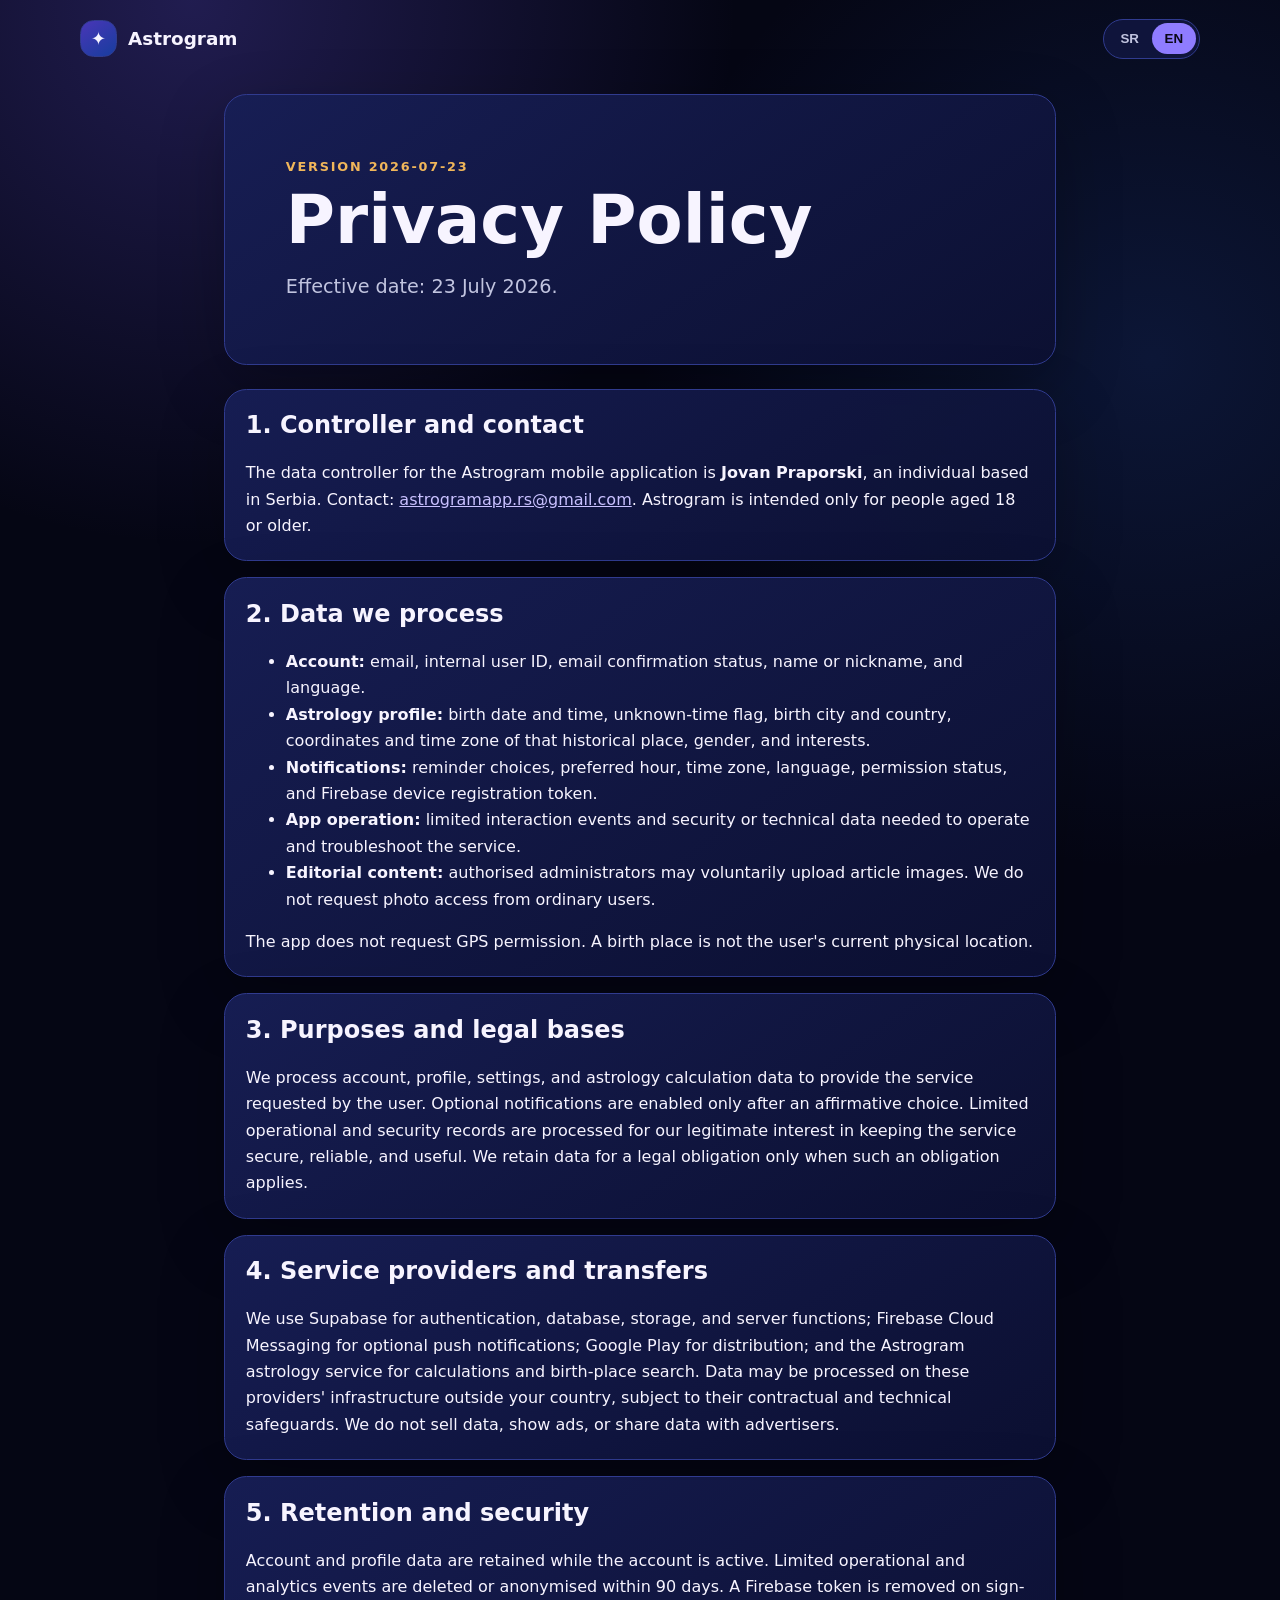
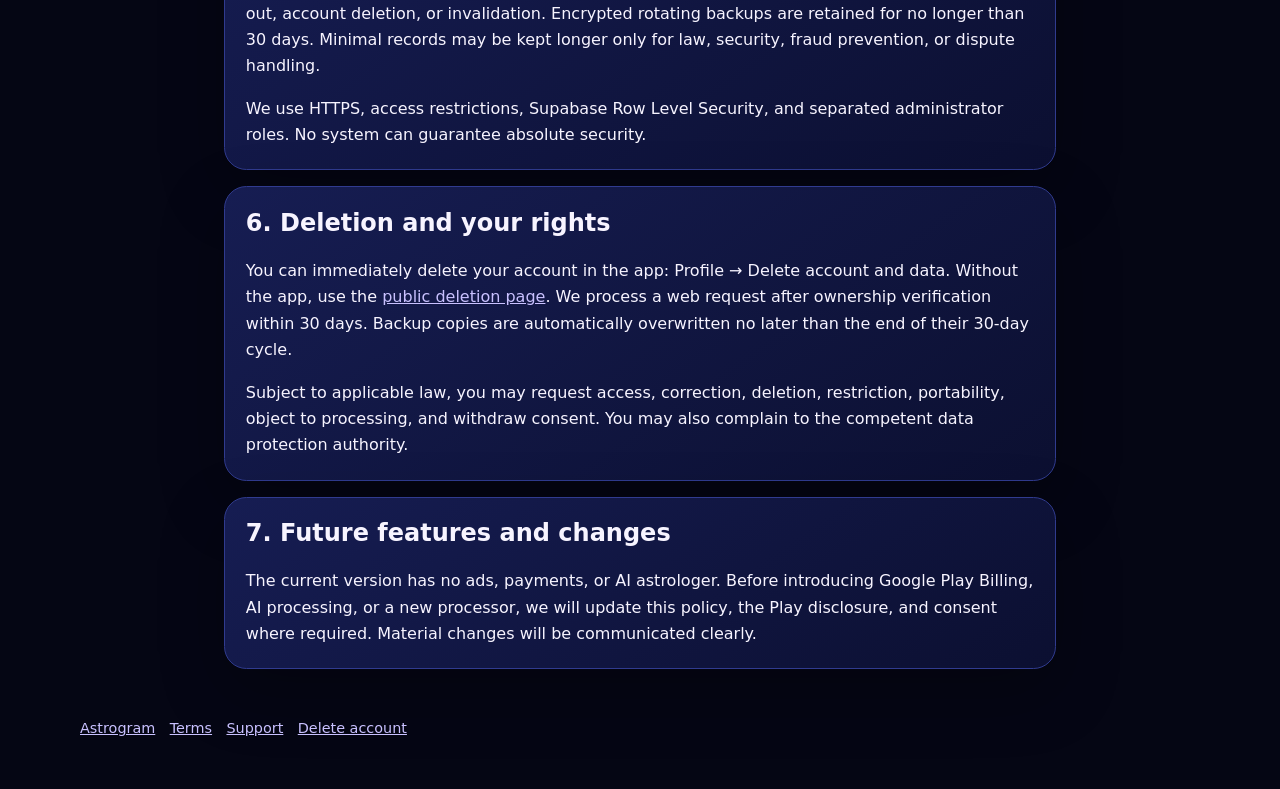
==== privacy.html @ cd2a9505 "Publish Astrogram legal and support portal" ====
<!doctype html>
<html lang="sr" data-language="sr">
  <head>
    <meta charset="utf-8">
    <meta name="viewport" content="width=device-width, initial-scale=1">
    <meta name="description" content="Astrogram Privacy Policy">
    <title>Astrogram — Politika privatnosti / Privacy Policy</title>
    <link rel="stylesheet" href="assets/styles.css">
    <script src="assets/site-config.js" defer></script><script src="assets/app.js" defer></script>
  </head>
  <body>
    <a class="skip-link" href="#content">Pređi na sadržaj</a>
    <header class="site-header"><a class="brand" href="index.html"><span class="brand-mark" aria-hidden="true">✦</span> Astrogram</a><div class="language-switch" aria-label="Language"><button type="button" data-language="sr" aria-pressed="true">SR</button><button type="button" data-language="en" aria-pressed="false">EN</button></div></header>
    <main id="content" class="document">
      <section class="hero">
        <div lang="sr"><p class="eyebrow">Verzija 2026-07-23</p><h1>Politika privatnosti</h1><p class="lead">Datum važenja: 23. jul 2026.</p></div>
        <div lang="en"><p class="eyebrow">Version 2026-07-23</p><h1>Privacy Policy</h1><p class="lead">Effective date: 23 July 2026.</p></div>
      </section>
      <div lang="sr">
        <section class="card"><h2>1. Kontrolor i kontakt</h2><p>Kontrolor podataka za mobilnu aplikaciju Astrogram je <strong data-controller></strong>, fizičko lice iz Srbije. Kontakt: <a data-support-link href="#"><span data-support-email></span></a>. Astrogram je namenjen isključivo osobama od 18 ili više godina.</p></section>
        <section class="card"><h2>2. Podaci koje obrađujemo</h2><ul><li><strong>Nalog:</strong> email, interni korisnički ID, status potvrde emaila, ime ili nadimak i jezik.</li><li><strong>Astro profil:</strong> datum i vreme rođenja, podatak da vreme nije poznato, grad i država rođenja, koordinate i vremenska zona tog istorijskog mesta, rod/pol i interesovanja.</li><li><strong>Notifikacije:</strong> izbor podsetnika, željeni sat, vremenska zona, jezik, status dozvole i Firebase registracioni token uređaja.</li><li><strong>Rad aplikacije:</strong> ograničeni događaji korišćenja, bezbednosni i tehnički podaci potrebni da servis radi i da otklonimo greške.</li><li><strong>Urednički sadržaj:</strong> ovlašćeni administratori mogu dobrovoljno poslati slike za članke. Običnim korisnicima ne tražimo pristup fotografijama.</li></ul><p>Aplikacija ne koristi GPS dozvolu. Mesto rođenja nije trenutna fizička lokacija korisnika.</p></section>
        <section class="card"><h2>3. Svrhe i pravni osnovi</h2><p>Nalog, profil, čuvanje podešavanja i astro izračuni obrađuju se radi pružanja usluge koju korisnik traži. Opcione notifikacije aktiviraju se tek nakon izričitog izbora. Ograničeni operativni i bezbednosni zapisi obrađuju se zbog legitimnog interesa da servis bude bezbedan, pouzdan i kvalitetan. Podatke čuvamo radi zakonske obaveze samo kada je takva obaveza primenljiva.</p></section>
        <section class="card"><h2>4. Pružaoci usluga i prenosi</h2><p>Koristimo Supabase za autentifikaciju, bazu, skladište i serverske funkcije; Firebase Cloud Messaging za opciona push obaveštenja; Google Play za distribuciju; i Astrogram astro servis za astro izračune i pretragu mesta. Podaci mogu biti obrađeni na infrastrukturi ovih pružalaca izvan tvoje države, uz njihove ugovorne i tehničke zaštitne mere. Ne prodajemo podatke, ne prikazujemo oglase i ne delimo podatke sa oglašivačima.</p></section>
        <section class="card"><h2>5. Čuvanje i bezbednost</h2><p>Nalog i profil čuvamo dok je nalog aktivan. Ograničene operativne i analitičke događaje brišemo ili anonimizujemo u roku do 90 dana. Firebase token brišemo pri odjavi, brisanju naloga ili kada postane nevažeći. Šifrovane rotirajuće rezervne kopije čuvaju se najduže 30 dana. Minimalni zapisi mogu se zadržati duže samo kada su potrebni zbog zakona, bezbednosti, prevare ili spora.</p><p>Koristimo HTTPS, ograničene pristupe, Supabase Row Level Security i odvojene administratorske uloge. Nijedan sistem ne može garantovati apsolutnu bezbednost.</p></section>
        <section class="card"><h2>6. Brisanje i prava</h2><p>Nalog možeš odmah obrisati u aplikaciji: Profil → Obriši nalog i podatke. Bez aplikacije koristi <a href="delete-account.html">javnu stranicu za brisanje</a>. Web zahtev obrađujemo nakon provere vlasništva u roku do 30 dana. Rezervne kopije se automatski prepisuju najkasnije po isteku 30-dnevnog ciklusa.</p><p>U skladu sa primenljivim pravom možeš tražiti pristup, ispravku, brisanje, ograničenje, prenosivost, prigovor i povlačenje saglasnosti. Možeš se obratiti i nadležnom organu za zaštitu podataka.</p></section>
        <section class="card"><h2>7. Buduće funkcije i izmene</h2><p>Trenutna verzija nema oglase, naplatu niti AI astrologa. Pre uvođenja Google Play Billing-a, AI obrade ili novog procesora ažuriraćemo ovu politiku, Play deklaraciju i saglasnost kada je potrebna. Materijalne izmene biće jasno saopštene.</p></section>
      </div>
      <div lang="en">
        <section class="card"><h2>1. Controller and contact</h2><p>The data controller for the Astrogram mobile application is <strong data-controller></strong>, an individual based in Serbia. Contact: <a data-support-link href="#"><span data-support-email></span></a>. Astrogram is intended only for people aged 18 or older.</p></section>
        <section class="card"><h2>2. Data we process</h2><ul><li><strong>Account:</strong> email, internal user ID, email confirmation status, name or nickname, and language.</li><li><strong>Astrology profile:</strong> birth date and time, unknown-time flag, birth city and country, coordinates and time zone of that historical place, gender, and interests.</li><li><strong>Notifications:</strong> reminder choices, preferred hour, time zone, language, permission status, and Firebase device registration token.</li><li><strong>App operation:</strong> limited interaction events and security or technical data needed to operate and troubleshoot the service.</li><li><strong>Editorial content:</strong> authorised administrators may voluntarily upload article images. We do not request photo access from ordinary users.</li></ul><p>The app does not request GPS permission. A birth place is not the user's current physical location.</p></section>
        <section class="card"><h2>3. Purposes and legal bases</h2><p>We process account, profile, settings, and astrology calculation data to provide the service requested by the user. Optional notifications are enabled only after an affirmative choice. Limited operational and security records are processed for our legitimate interest in keeping the service secure, reliable, and useful. We retain data for a legal obligation only when such an obligation applies.</p></section>
        <section class="card"><h2>4. Service providers and transfers</h2><p>We use Supabase for authentication, database, storage, and server functions; Firebase Cloud Messaging for optional push notifications; Google Play for distribution; and the Astrogram astrology service for calculations and birth-place search. Data may be processed on these providers' infrastructure outside your country, subject to their contractual and technical safeguards. We do not sell data, show ads, or share data with advertisers.</p></section>
        <section class="card"><h2>5. Retention and security</h2><p>Account and profile data are retained while the account is active. Limited operational and analytics events are deleted or anonymised within 90 days. A Firebase token is removed on sign-out, account deletion, or invalidation. Encrypted rotating backups are retained for no longer than 30 days. Minimal records may be kept longer only for law, security, fraud prevention, or dispute handling.</p><p>We use HTTPS, access restrictions, Supabase Row Level Security, and separated administrator roles. No system can guarantee absolute security.</p></section>
        <section class="card"><h2>6. Deletion and your rights</h2><p>You can immediately delete your account in the app: Profile → Delete account and data. Without the app, use the <a href="delete-account.html">public deletion page</a>. We process a web request after ownership verification within 30 days. Backup copies are automatically overwritten no later than the end of their 30-day cycle.</p><p>Subject to applicable law, you may request access, correction, deletion, restriction, portability, object to processing, and withdraw consent. You may also complain to the competent data protection authority.</p></section>
        <section class="card"><h2>7. Future features and changes</h2><p>The current version has no ads, payments, or AI astrologer. Before introducing Google Play Billing, AI processing, or a new processor, we will update this policy, the Play disclosure, and consent where required. Material changes will be communicated clearly.</p></section>
      </div>
    </main>
    <footer class="site-footer"><nav><a href="index.html">Astrogram</a><a href="terms.html">Terms</a><a href="support.html">Support</a><a href="delete-account.html">Delete account</a></nav></footer>
  </body>
</html>
---- assets/styles.css ----
:root {
  color-scheme: dark;
  --background: #050614;
  --surface: #11163f;
  --surface-soft: #171e55;
  --text: #f7f4ff;
  --muted: #c1c4df;
  --accent: #8f7cff;
  --accent-warm: #f0b65a;
  --border: #303b8f;
  --focus: #fff2a8;
  font-family: Inter, ui-sans-serif, system-ui, -apple-system, BlinkMacSystemFont, "Segoe UI", sans-serif;
}

* {
  box-sizing: border-box;
}

body {
  margin: 0;
  min-height: 100vh;
  background:
    radial-gradient(circle at 15% 0%, rgba(82, 68, 186, 0.36), transparent 34rem),
    radial-gradient(circle at 90% 15%, rgba(37, 80, 177, 0.22), transparent 32rem),
    var(--background);
  color: var(--text);
  line-height: 1.65;
}

a {
  color: #c9c1ff;
}

a:hover {
  color: #fff;
}

a:focus-visible,
button:focus-visible,
input:focus-visible,
textarea:focus-visible {
  outline: 3px solid var(--focus);
  outline-offset: 3px;
}

.skip-link {
  position: absolute;
  left: 1rem;
  top: -5rem;
  z-index: 20;
  padding: 0.7rem 1rem;
  background: #fff;
  color: #111;
  border-radius: 0.6rem;
}

.skip-link:focus {
  top: 1rem;
}

.site-header,
main,
.site-footer {
  width: min(70rem, calc(100% - 2rem));
  margin-inline: auto;
}

.site-header {
  display: flex;
  align-items: center;
  justify-content: space-between;
  gap: 1rem;
  padding: 1.2rem 0;
}

.brand {
  display: inline-flex;
  align-items: center;
  gap: 0.7rem;
  color: var(--text);
  font-size: 1.15rem;
  font-weight: 900;
  text-decoration: none;
}

.brand-mark {
  display: grid;
  place-items: center;
  width: 2.3rem;
  height: 2.3rem;
  border: 1px solid var(--border);
  border-radius: 0.85rem;
  background: linear-gradient(145deg, #4936b7, #173d9e);
}

.language-switch {
  display: flex;
  padding: 0.2rem;
  border: 1px solid var(--border);
  border-radius: 999px;
  background: rgba(17, 22, 63, 0.88);
}

.language-switch button {
  border: 0;
  border-radius: 999px;
  padding: 0.5rem 0.8rem;
  background: transparent;
  color: var(--muted);
  cursor: pointer;
  font-weight: 800;
}

.language-switch button[aria-pressed="true"] {
  background: var(--accent);
  color: #090716;
}

.hero,
.card {
  border: 1px solid var(--border);
  border-radius: 1.4rem;
  background: linear-gradient(145deg, rgba(23, 30, 85, 0.96), rgba(12, 16, 50, 0.96));
  box-shadow: 0 1.4rem 4rem rgba(0, 0, 0, 0.25);
}

.hero {
  padding: clamp(1.5rem, 5vw, 3.8rem);
  margin: 1rem 0 1.5rem;
}

.eyebrow {
  margin: 0 0 0.5rem;
  color: var(--accent-warm);
  font-size: 0.8rem;
  font-weight: 900;
  letter-spacing: 0.14em;
  text-transform: uppercase;
}

h1 {
  margin: 0;
  max-width: 18ch;
  font-size: clamp(2rem, 7vw, 4.2rem);
  line-height: 1.05;
}

.lead {
  max-width: 48rem;
  margin: 1rem 0 0;
  color: var(--muted);
  font-size: clamp(1rem, 2vw, 1.2rem);
}

.grid {
  display: grid;
  grid-template-columns: repeat(auto-fit, minmax(min(100%, 17rem), 1fr));
  gap: 1rem;
}

.card {
  padding: 1.3rem;
}

.card h2,
.card h3 {
  margin-top: 0;
  line-height: 1.25;
}

.card p:last-child,
.card ul:last-child {
  margin-bottom: 0;
}

.document {
  max-width: 52rem;
  margin-inline: auto;
}

.document .card {
  margin-bottom: 1rem;
}

.meta {
  color: var(--muted);
  font-size: 0.92rem;
}

.button {
  display: inline-flex;
  align-items: center;
  justify-content: center;
  min-height: 3rem;
  padding: 0.7rem 1rem;
  border: 1px solid var(--accent);
  border-radius: 0.85rem;
  background: var(--accent);
  color: #090716;
  cursor: pointer;
  font: inherit;
  font-weight: 900;
  text-decoration: none;
}

.button.secondary {
  background: transparent;
  color: var(--text);
}

.actions {
  display: flex;
  flex-wrap: wrap;
  gap: 0.75rem;
  margin-top: 1.2rem;
}

label {
  display: block;
  margin: 1rem 0 0.35rem;
  font-weight: 800;
}

input,
textarea {
  width: 100%;
  border: 1px solid #5a67bf;
  border-radius: 0.8rem;
  padding: 0.8rem;
  background: #080b24;
  color: var(--text);
  font: inherit;
}

textarea {
  min-height: 7rem;
  resize: vertical;
}

.checkbox {
  display: grid;
  grid-template-columns: auto 1fr;
  align-items: start;
  gap: 0.7rem;
}

.checkbox input {
  width: 1.25rem;
  height: 1.25rem;
  margin-top: 0.2rem;
}

.notice {
  border-left: 4px solid var(--accent-warm);
  padding-left: 1rem;
  color: var(--muted);
}

.site-footer {
  padding: 2rem 0 3rem;
  color: var(--muted);
  font-size: 0.9rem;
}

.site-footer nav {
  display: flex;
  flex-wrap: wrap;
  gap: 0.9rem;
}

html[data-language="sr"] [lang="en"],
html[data-language="en"] [lang="sr"] {
  display: none;
}

@media (max-width: 35rem) {
  .site-header {
    align-items: flex-start;
  }

  .hero,
  .card {
    border-radius: 1rem;
  }
}

@media (prefers-reduced-motion: reduce) {
  *,
  *::before,
  *::after {
    scroll-behavior: auto !important;
    animation-duration: 0.01ms !important;
    animation-iteration-count: 1 !important;
    transition-duration: 0.01ms !important;
  }
}
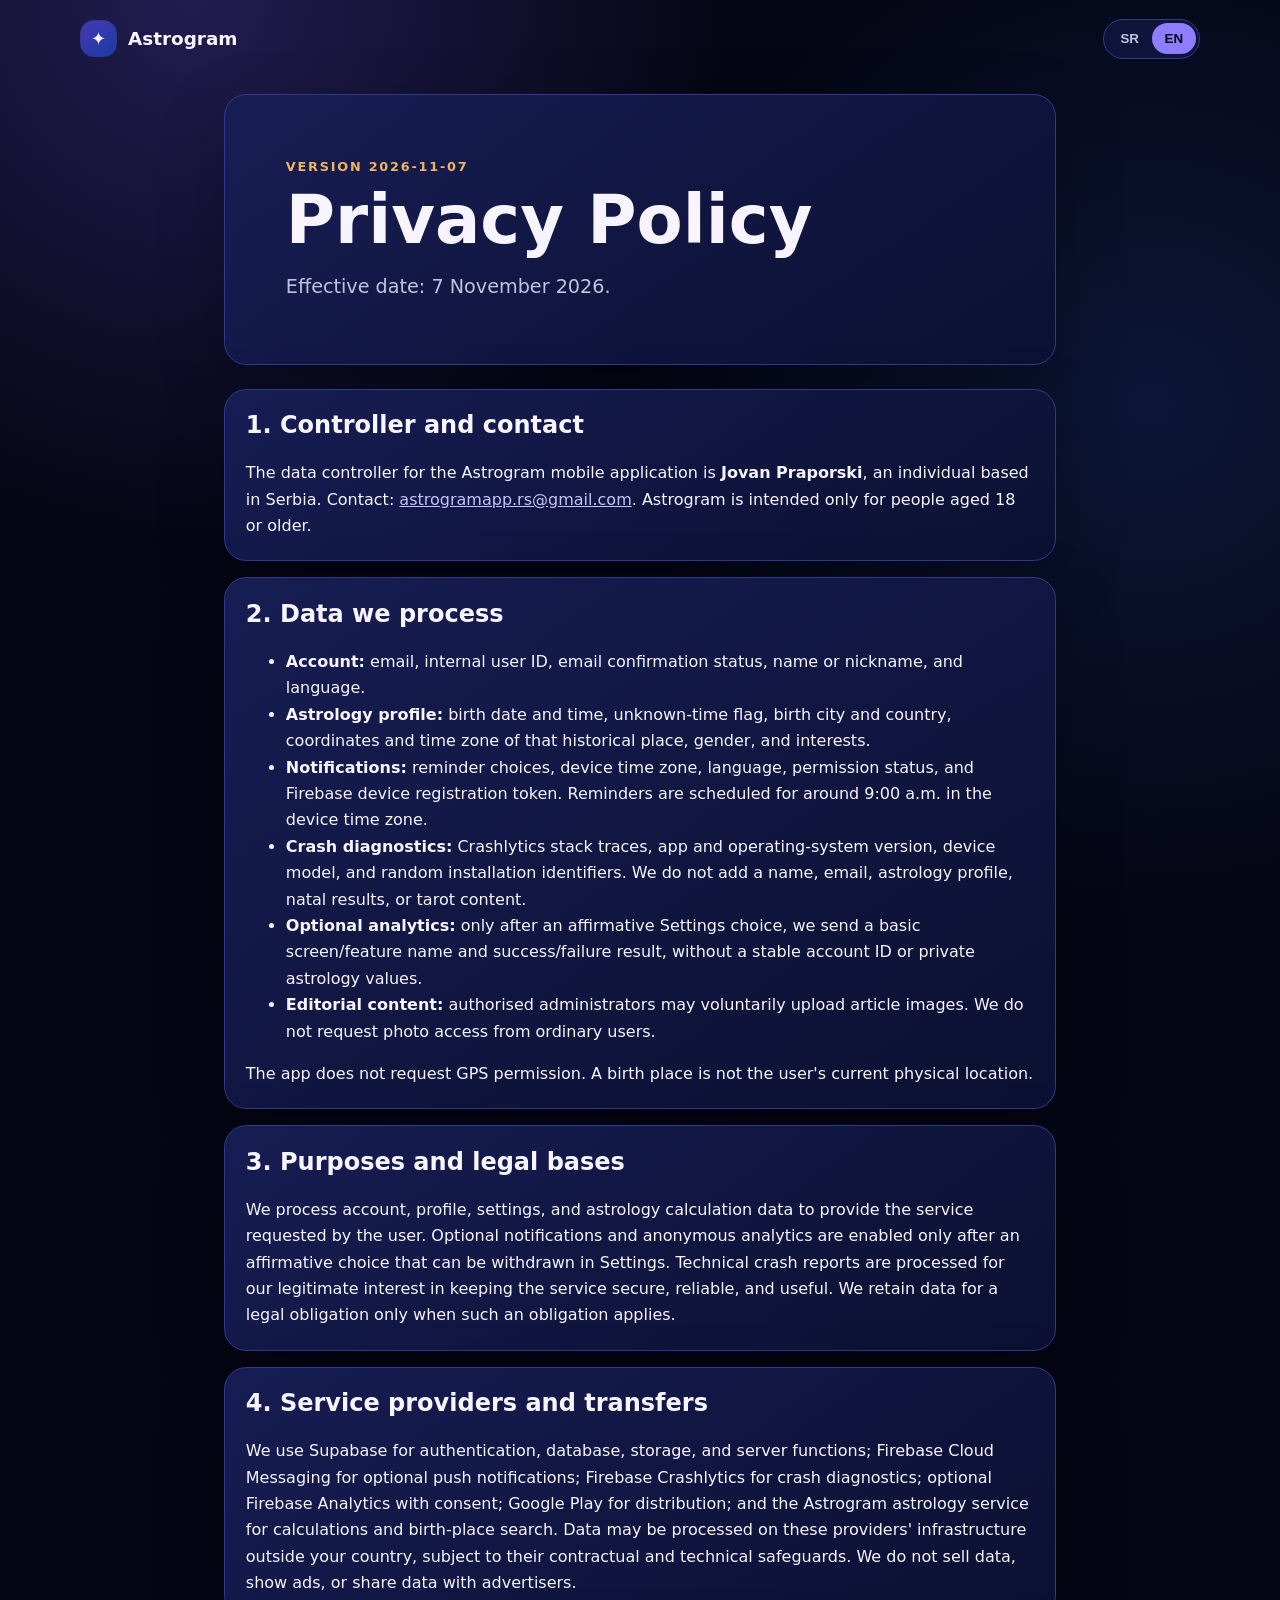
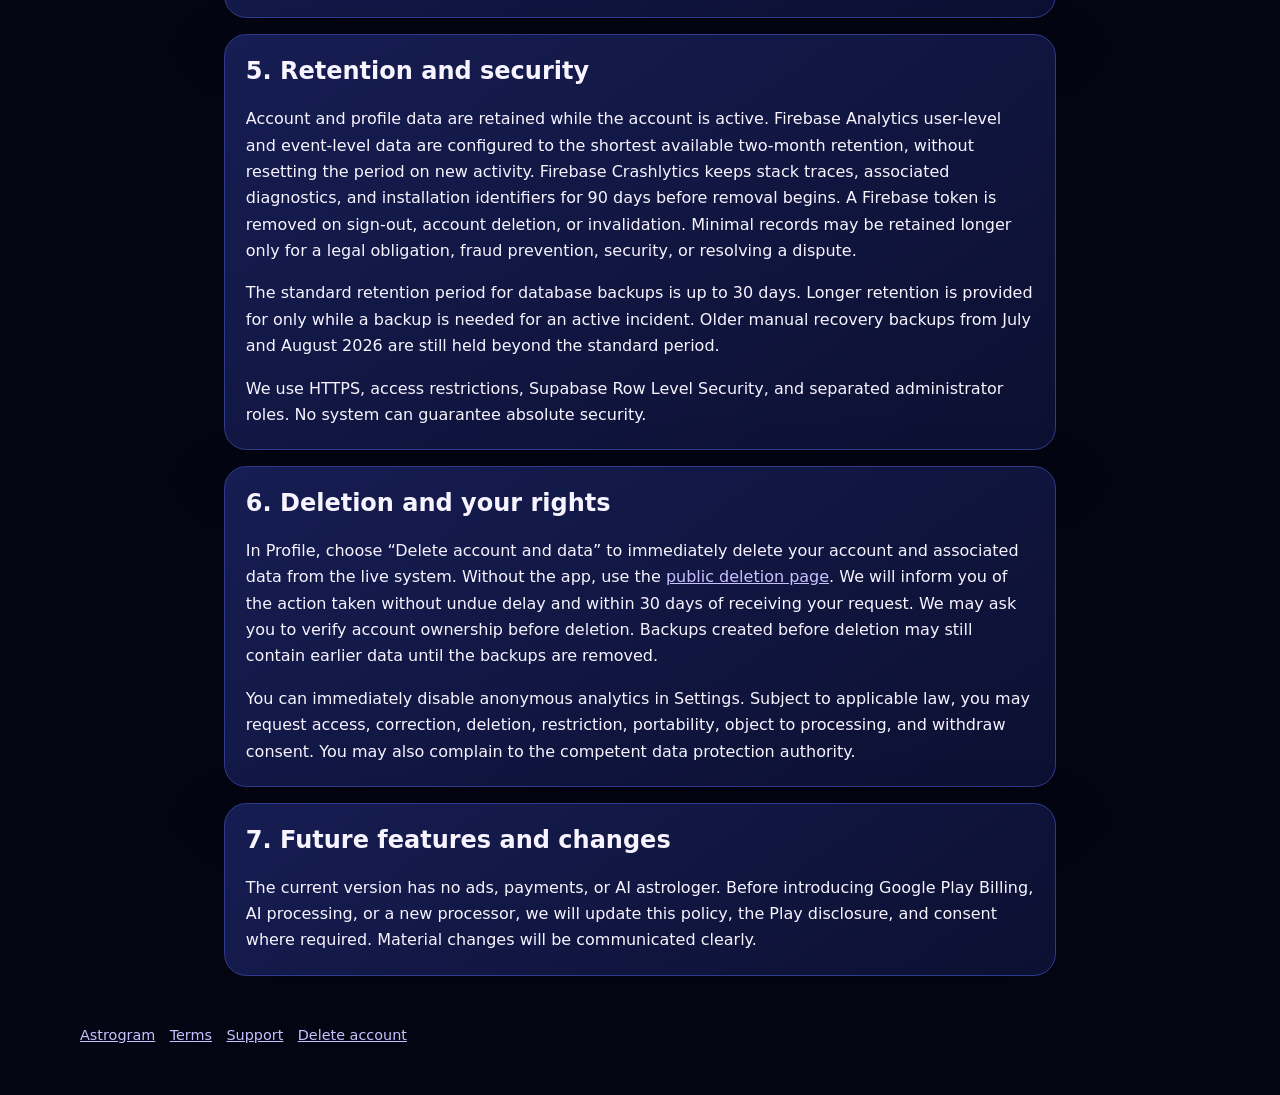
==== commit 3b579318: "Clarify Astrogram privacy and account deletion" ====
--- a/privacy.html
+++ b/privacy.html
@@ -13,25 +13,25 @@
     <header class="site-header"><a class="brand" href="index.html"><span class="brand-mark" aria-hidden="true">✦</span> Astrogram</a><div class="language-switch" aria-label="Language"><button type="button" data-language="sr" aria-pressed="true">SR</button><button type="button" data-language="en" aria-pressed="false">EN</button></div></header>
     <main id="content" class="document">
       <section class="hero">
-        <div lang="sr"><p class="eyebrow">Verzija 2026-07-23</p><h1>Politika privatnosti</h1><p class="lead">Datum važenja: 23. jul 2026.</p></div>
-        <div lang="en"><p class="eyebrow">Version 2026-07-23</p><h1>Privacy Policy</h1><p class="lead">Effective date: 23 July 2026.</p></div>
+        <div lang="sr"><p class="eyebrow">Verzija 2026-11-07</p><h1>Politika privatnosti</h1><p class="lead">Datum važenja: 7. novembar 2026.</p></div>
+        <div lang="en"><p class="eyebrow">Version 2026-11-07</p><h1>Privacy Policy</h1><p class="lead">Effective date: 7 November 2026.</p></div>
       </section>
       <div lang="sr">
         <section class="card"><h2>1. Kontrolor i kontakt</h2><p>Kontrolor podataka za mobilnu aplikaciju Astrogram je <strong data-controller></strong>, fizičko lice iz Srbije. Kontakt: <a data-support-link href="#"><span data-support-email></span></a>. Astrogram je namenjen isključivo osobama od 18 ili više godina.</p></section>
-        <section class="card"><h2>2. Podaci koje obrađujemo</h2><ul><li><strong>Nalog:</strong> email, interni korisnički ID, status potvrde emaila, ime ili nadimak i jezik.</li><li><strong>Astro profil:</strong> datum i vreme rođenja, podatak da vreme nije poznato, grad i država rođenja, koordinate i vremenska zona tog istorijskog mesta, rod/pol i interesovanja.</li><li><strong>Notifikacije:</strong> izbor podsetnika, željeni sat, vremenska zona, jezik, status dozvole i Firebase registracioni token uređaja.</li><li><strong>Rad aplikacije:</strong> ograničeni događaji korišćenja, bezbednosni i tehnički podaci potrebni da servis radi i da otklonimo greške.</li><li><strong>Urednički sadržaj:</strong> ovlašćeni administratori mogu dobrovoljno poslati slike za članke. Običnim korisnicima ne tražimo pristup fotografijama.</li></ul><p>Aplikacija ne koristi GPS dozvolu. Mesto rođenja nije trenutna fizička lokacija korisnika.</p></section>
-        <section class="card"><h2>3. Svrhe i pravni osnovi</h2><p>Nalog, profil, čuvanje podešavanja i astro izračuni obrađuju se radi pružanja usluge koju korisnik traži. Opcione notifikacije aktiviraju se tek nakon izričitog izbora. Ograničeni operativni i bezbednosni zapisi obrađuju se zbog legitimnog interesa da servis bude bezbedan, pouzdan i kvalitetan. Podatke čuvamo radi zakonske obaveze samo kada je takva obaveza primenljiva.</p></section>
-        <section class="card"><h2>4. Pružaoci usluga i prenosi</h2><p>Koristimo Supabase za autentifikaciju, bazu, skladište i serverske funkcije; Firebase Cloud Messaging za opciona push obaveštenja; Google Play za distribuciju; i Astrogram astro servis za astro izračune i pretragu mesta. Podaci mogu biti obrađeni na infrastrukturi ovih pružalaca izvan tvoje države, uz njihove ugovorne i tehničke zaštitne mere. Ne prodajemo podatke, ne prikazujemo oglase i ne delimo podatke sa oglašivačima.</p></section>
-        <section class="card"><h2>5. Čuvanje i bezbednost</h2><p>Nalog i profil čuvamo dok je nalog aktivan. Ograničene operativne i analitičke događaje brišemo ili anonimizujemo u roku do 90 dana. Firebase token brišemo pri odjavi, brisanju naloga ili kada postane nevažeći. Šifrovane rotirajuće rezervne kopije čuvaju se najduže 30 dana. Minimalni zapisi mogu se zadržati duže samo kada su potrebni zbog zakona, bezbednosti, prevare ili spora.</p><p>Koristimo HTTPS, ograničene pristupe, Supabase Row Level Security i odvojene administratorske uloge. Nijedan sistem ne može garantovati apsolutnu bezbednost.</p></section>
-        <section class="card"><h2>6. Brisanje i prava</h2><p>Nalog možeš odmah obrisati u aplikaciji: Profil → Obriši nalog i podatke. Bez aplikacije koristi <a href="delete-account.html">javnu stranicu za brisanje</a>. Web zahtev obrađujemo nakon provere vlasništva u roku do 30 dana. Rezervne kopije se automatski prepisuju najkasnije po isteku 30-dnevnog ciklusa.</p><p>U skladu sa primenljivim pravom možeš tražiti pristup, ispravku, brisanje, ograničenje, prenosivost, prigovor i povlačenje saglasnosti. Možeš se obratiti i nadležnom organu za zaštitu podataka.</p></section>
+        <section class="card"><h2>2. Podaci koje obrađujemo</h2><ul><li><strong>Nalog:</strong> email, interni korisnički ID, status potvrde emaila, ime ili nadimak i jezik.</li><li><strong>Astro profil:</strong> datum i vreme rođenja, podatak da vreme nije poznato, grad i država rođenja, koordinate i vremenska zona tog istorijskog mesta, rod/pol i interesovanja.</li><li><strong>Obaveštenja:</strong> izbor podsetnika, vremenska zona uređaja, jezik, status dozvole i Firebase registracioni token. Podsetnike zakazujemo oko 09:00 po vremenu uređaja.</li><li><strong>Dijagnostika rušenja:</strong> Crashlytics stack trace, verzija aplikacije i sistema, model uređaja i nasumični instalacioni identifikatori. Ne dodajemo ime, email, astro profil, natalne rezultate ili sadržaj tarota.</li><li><strong>Opciona analitika:</strong> tek uz izbor u Podešavanjima šaljemo osnovni naziv ekrana/funkcije i rezultat uspeh/greška, bez stabilnog ID-ja naloga i privatnih astro vrednosti.</li><li><strong>Urednički sadržaj:</strong> ovlašćeni administratori mogu dobrovoljno poslati slike za članke. Običnim korisnicima ne tražimo pristup fotografijama.</li></ul><p>Aplikacija ne koristi GPS dozvolu. Mesto rođenja nije trenutna fizička lokacija korisnika.</p></section>
+        <section class="card"><h2>3. Svrhe i pravni osnovi</h2><p>Nalog, profil, čuvanje podešavanja i astro izračuni obrađuju se radi pružanja usluge koju korisnik traži. Opcione notifikacije i anonimna analitika aktiviraju se tek nakon izričitog izbora koji se može povući u Podešavanjima. Tehnički izveštaji o rušenju obrađuju se zbog legitimnog interesa da servis bude bezbedan, pouzdan i kvalitetan. Podatke čuvamo radi zakonske obaveze samo kada je takva obaveza primenljiva.</p></section>
+        <section class="card"><h2>4. Pružaoci usluga i prenosi</h2><p>Koristimo Supabase za autentifikaciju, bazu, skladište i serverske funkcije; Firebase Cloud Messaging za opciona push obaveštenja; Firebase Crashlytics za dijagnostiku rušenja; opcionu Firebase Analytics analitiku uz saglasnost; Google Play za distribuciju; i Astrogram astro servis za astro izračune i pretragu mesta. Podaci mogu biti obrađeni na infrastrukturi ovih pružalaca izvan tvoje države, uz njihove ugovorne i tehničke zaštitne mere. Ne prodajemo podatke, ne prikazujemo oglase i ne delimo podatke sa oglašivačima.</p></section>
+        <section class="card"><h2>5. Čuvanje i bezbednost</h2><p>Nalog i profil čuvamo dok je nalog aktivan. Firebase Analytics korisnički i događajni podaci podešavaju se na najkraću ponuđenu retenciju od 2 meseca, bez resetovanja roka novom aktivnošću. Firebase Crashlytics čuva stack trace, povezane dijagnostičke podatke i instalacione identifikatore 90 dana pre početka uklanjanja. Firebase token brišemo pri odjavi, brisanju naloga ili kada postane nevažeći. Minimalni zapisi mogu se zadržati duže samo zbog zakonske obaveze, sprečavanja prevare, bezbednosti ili rešavanja spora.</p><p id="rok-kopija">Redovni rok čuvanja rezervnih kopija baze je do 30 dana. Duže čuvanje predviđeno je samo dok je kopija potrebna za aktivan incident. Starije ručne kopije za oporavak iz jula i avgusta 2026. još se čuvaju posle redovnog roka.</p><p>Koristimo HTTPS, ograničene pristupe, Supabase Row Level Security i odvojene administratorske uloge. Nijedan sistem ne može garantovati apsolutnu bezbednost.</p></section>
+        <section class="card"><h2>6. Brisanje i prava</h2><p>U Profilu izaberi „Obriši nalog i podatke“ da odmah obrišeš nalog i povezane podatke iz aktivnog sistema. Bez aplikacije koristi <a href="delete-account.html">javnu stranicu za brisanje</a>. O postupanju te obaveštavamo bez odlaganja, najkasnije 30 dana od prijema zahteva. Ako je potrebno, zatražićemo potvrdu vlasništva pre brisanja. Rezervne kopije nastale pre brisanja mogu sadržati ranije stanje podataka dok se ne uklone.</p><p>Anonimnu analitiku možeš odmah isključiti u Podešavanjima. U skladu sa primenljivim pravom možeš tražiti pristup, ispravku, brisanje, ograničenje, prenosivost, prigovor i povlačenje saglasnosti. Možeš se obratiti i nadležnom organu za zaštitu podataka.</p></section>
         <section class="card"><h2>7. Buduće funkcije i izmene</h2><p>Trenutna verzija nema oglase, naplatu niti AI astrologa. Pre uvođenja Google Play Billing-a, AI obrade ili novog procesora ažuriraćemo ovu politiku, Play deklaraciju i saglasnost kada je potrebna. Materijalne izmene biće jasno saopštene.</p></section>
       </div>
       <div lang="en">
         <section class="card"><h2>1. Controller and contact</h2><p>The data controller for the Astrogram mobile application is <strong data-controller></strong>, an individual based in Serbia. Contact: <a data-support-link href="#"><span data-support-email></span></a>. Astrogram is intended only for people aged 18 or older.</p></section>
-        <section class="card"><h2>2. Data we process</h2><ul><li><strong>Account:</strong> email, internal user ID, email confirmation status, name or nickname, and language.</li><li><strong>Astrology profile:</strong> birth date and time, unknown-time flag, birth city and country, coordinates and time zone of that historical place, gender, and interests.</li><li><strong>Notifications:</strong> reminder choices, preferred hour, time zone, language, permission status, and Firebase device registration token.</li><li><strong>App operation:</strong> limited interaction events and security or technical data needed to operate and troubleshoot the service.</li><li><strong>Editorial content:</strong> authorised administrators may voluntarily upload article images. We do not request photo access from ordinary users.</li></ul><p>The app does not request GPS permission. A birth place is not the user's current physical location.</p></section>
-        <section class="card"><h2>3. Purposes and legal bases</h2><p>We process account, profile, settings, and astrology calculation data to provide the service requested by the user. Optional notifications are enabled only after an affirmative choice. Limited operational and security records are processed for our legitimate interest in keeping the service secure, reliable, and useful. We retain data for a legal obligation only when such an obligation applies.</p></section>
-        <section class="card"><h2>4. Service providers and transfers</h2><p>We use Supabase for authentication, database, storage, and server functions; Firebase Cloud Messaging for optional push notifications; Google Play for distribution; and the Astrogram astrology service for calculations and birth-place search. Data may be processed on these providers' infrastructure outside your country, subject to their contractual and technical safeguards. We do not sell data, show ads, or share data with advertisers.</p></section>
-        <section class="card"><h2>5. Retention and security</h2><p>Account and profile data are retained while the account is active. Limited operational and analytics events are deleted or anonymised within 90 days. A Firebase token is removed on sign-out, account deletion, or invalidation. Encrypted rotating backups are retained for no longer than 30 days. Minimal records may be kept longer only for law, security, fraud prevention, or dispute handling.</p><p>We use HTTPS, access restrictions, Supabase Row Level Security, and separated administrator roles. No system can guarantee absolute security.</p></section>
-        <section class="card"><h2>6. Deletion and your rights</h2><p>You can immediately delete your account in the app: Profile → Delete account and data. Without the app, use the <a href="delete-account.html">public deletion page</a>. We process a web request after ownership verification within 30 days. Backup copies are automatically overwritten no later than the end of their 30-day cycle.</p><p>Subject to applicable law, you may request access, correction, deletion, restriction, portability, object to processing, and withdraw consent. You may also complain to the competent data protection authority.</p></section>
+        <section class="card"><h2>2. Data we process</h2><ul><li><strong>Account:</strong> email, internal user ID, email confirmation status, name or nickname, and language.</li><li><strong>Astrology profile:</strong> birth date and time, unknown-time flag, birth city and country, coordinates and time zone of that historical place, gender, and interests.</li><li><strong>Notifications:</strong> reminder choices, device time zone, language, permission status, and Firebase device registration token. Reminders are scheduled for around 9:00 a.m. in the device time zone.</li><li><strong>Crash diagnostics:</strong> Crashlytics stack traces, app and operating-system version, device model, and random installation identifiers. We do not add a name, email, astrology profile, natal results, or tarot content.</li><li><strong>Optional analytics:</strong> only after an affirmative Settings choice, we send a basic screen/feature name and success/failure result, without a stable account ID or private astrology values.</li><li><strong>Editorial content:</strong> authorised administrators may voluntarily upload article images. We do not request photo access from ordinary users.</li></ul><p>The app does not request GPS permission. A birth place is not the user's current physical location.</p></section>
+        <section class="card"><h2>3. Purposes and legal bases</h2><p>We process account, profile, settings, and astrology calculation data to provide the service requested by the user. Optional notifications and anonymous analytics are enabled only after an affirmative choice that can be withdrawn in Settings. Technical crash reports are processed for our legitimate interest in keeping the service secure, reliable, and useful. We retain data for a legal obligation only when such an obligation applies.</p></section>
+        <section class="card"><h2>4. Service providers and transfers</h2><p>We use Supabase for authentication, database, storage, and server functions; Firebase Cloud Messaging for optional push notifications; Firebase Crashlytics for crash diagnostics; optional Firebase Analytics with consent; Google Play for distribution; and the Astrogram astrology service for calculations and birth-place search. Data may be processed on these providers' infrastructure outside your country, subject to their contractual and technical safeguards. We do not sell data, show ads, or share data with advertisers.</p></section>
+        <section class="card"><h2>5. Retention and security</h2><p>Account and profile data are retained while the account is active. Firebase Analytics user-level and event-level data are configured to the shortest available two-month retention, without resetting the period on new activity. Firebase Crashlytics keeps stack traces, associated diagnostics, and installation identifiers for 90 days before removal begins. A Firebase token is removed on sign-out, account deletion, or invalidation. Minimal records may be retained longer only for a legal obligation, fraud prevention, security, or resolving a dispute.</p><p id="backup-retention">The standard retention period for database backups is up to 30 days. Longer retention is provided for only while a backup is needed for an active incident. Older manual recovery backups from July and August 2026 are still held beyond the standard period.</p><p>We use HTTPS, access restrictions, Supabase Row Level Security, and separated administrator roles. No system can guarantee absolute security.</p></section>
+        <section class="card"><h2>6. Deletion and your rights</h2><p>In Profile, choose “Delete account and data” to immediately delete your account and associated data from the live system. Without the app, use the <a href="delete-account.html">public deletion page</a>. We will inform you of the action taken without undue delay and within 30 days of receiving your request. We may ask you to verify account ownership before deletion. Backups created before deletion may still contain earlier data until the backups are removed.</p><p>You can immediately disable anonymous analytics in Settings. Subject to applicable law, you may request access, correction, deletion, restriction, portability, object to processing, and withdraw consent. You may also complain to the competent data protection authority.</p></section>
         <section class="card"><h2>7. Future features and changes</h2><p>The current version has no ads, payments, or AI astrologer. Before introducing Google Play Billing, AI processing, or a new processor, we will update this policy, the Play disclosure, and consent where required. Material changes will be communicated clearly.</p></section>
       </div>
     </main>
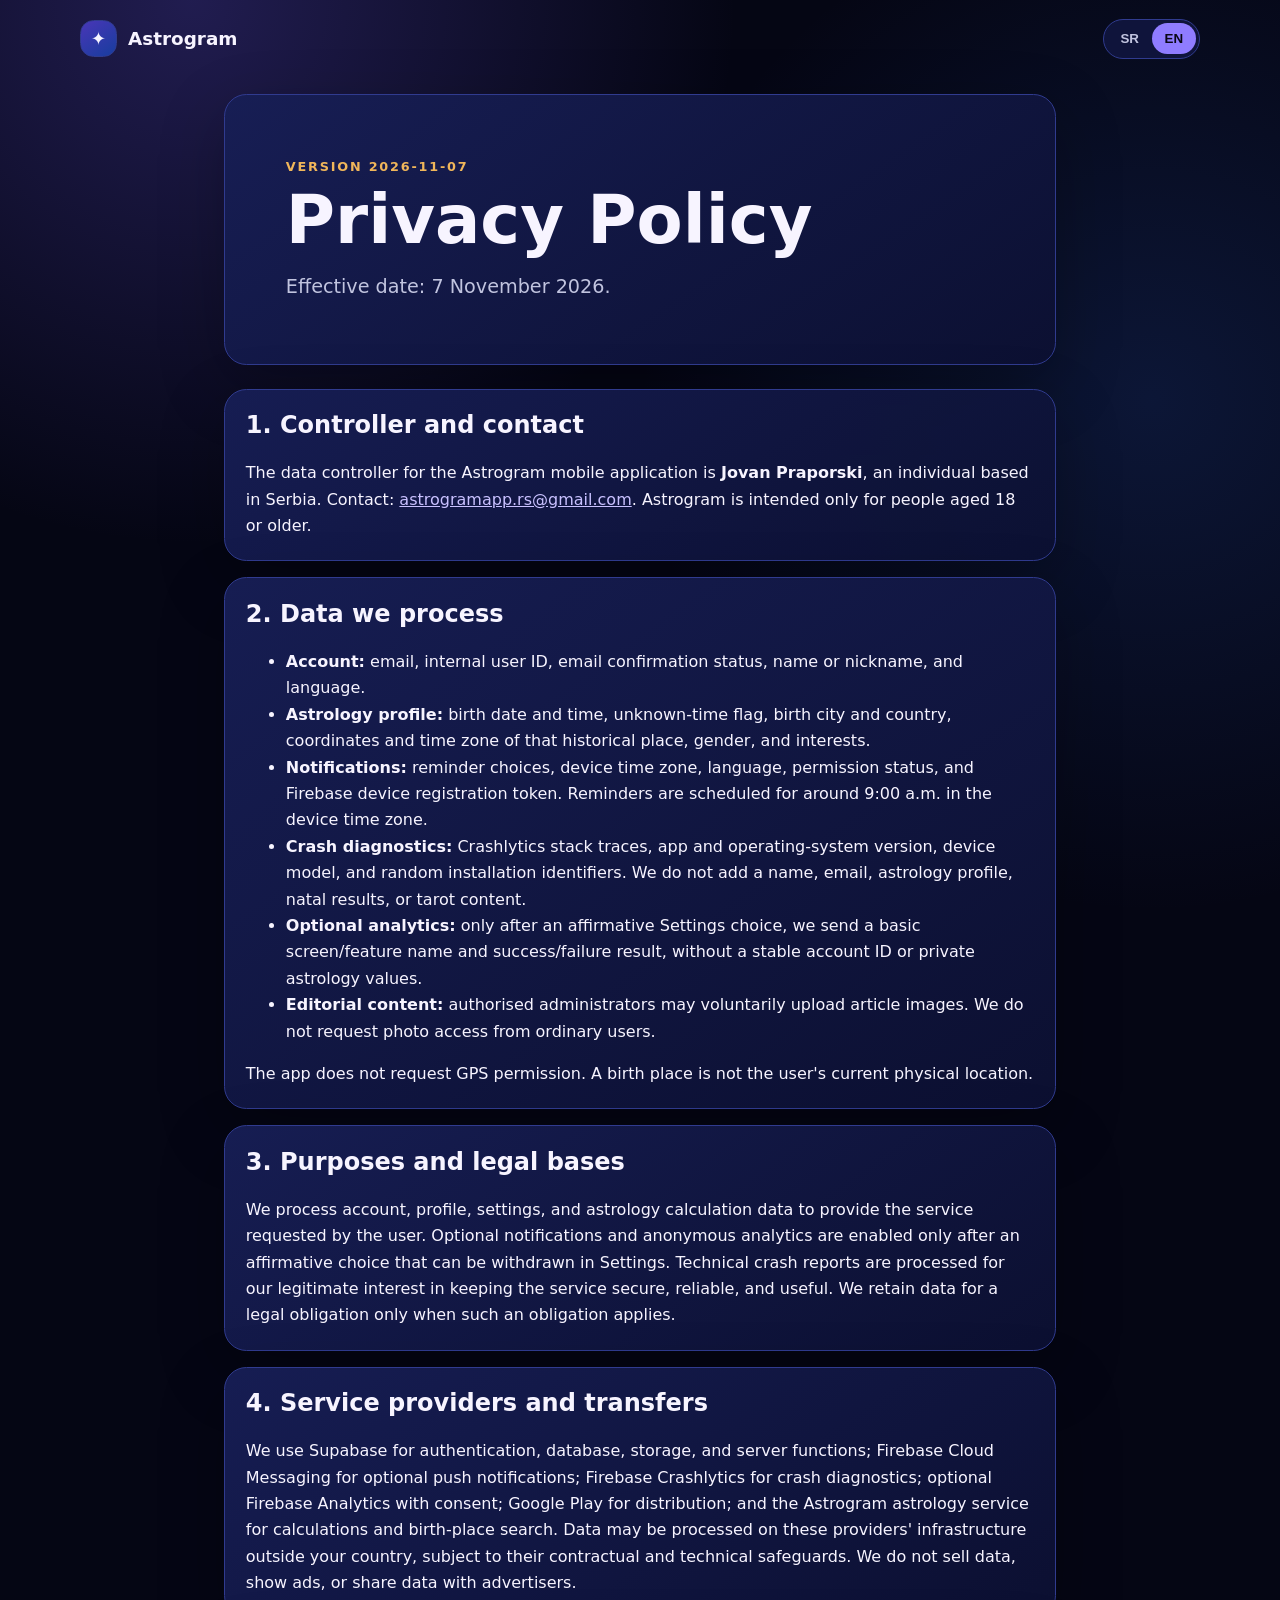
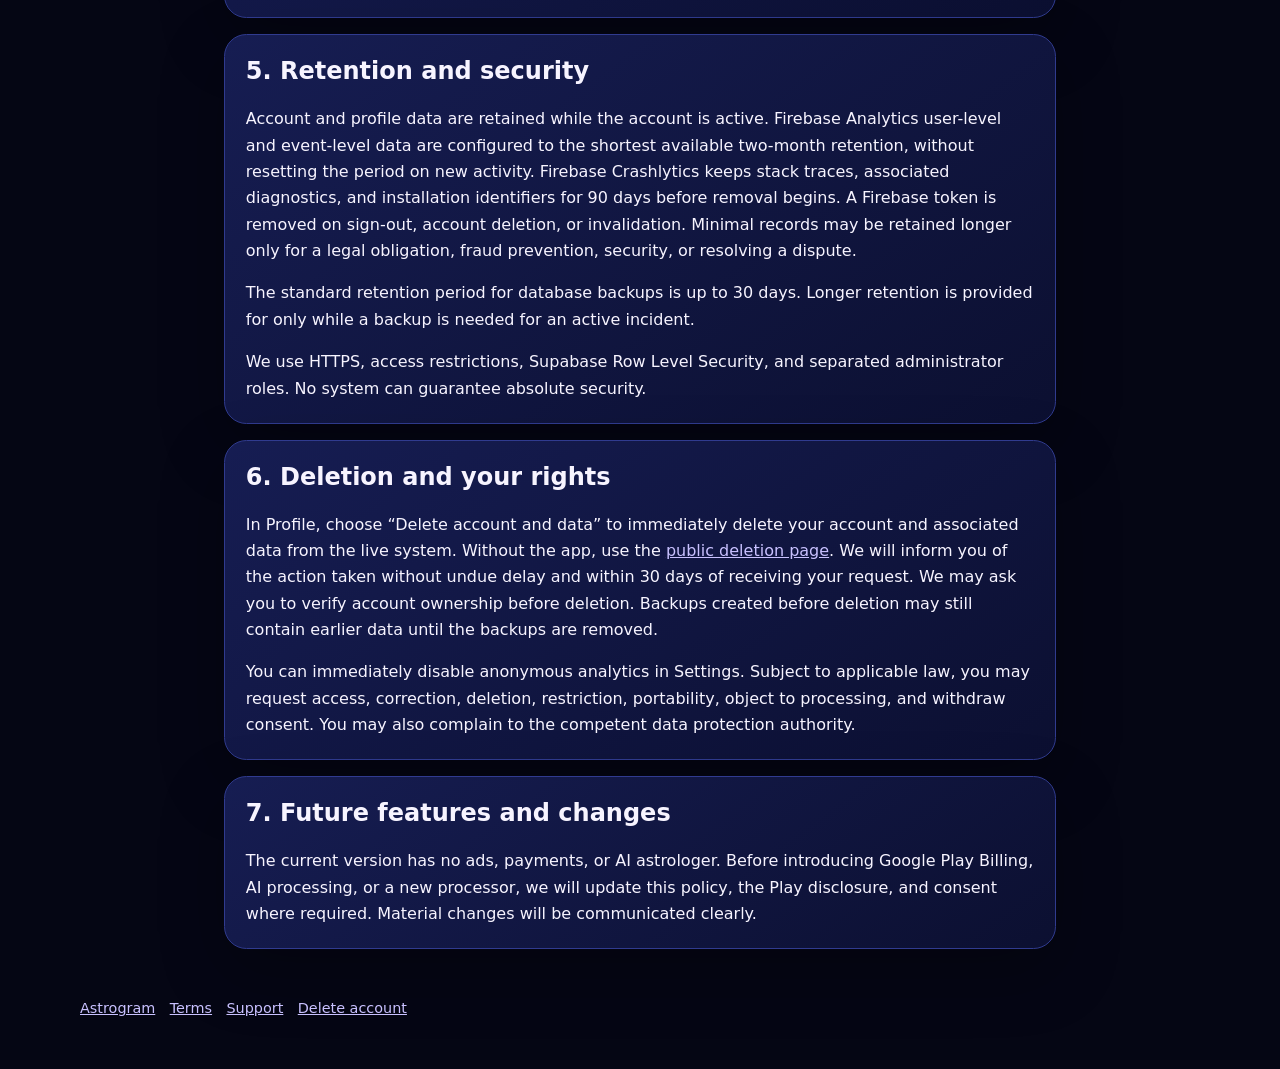
==== commit 9ea9c52e: "Update privacy policy after removing expired backups" ====
--- a/privacy.html
+++ b/privacy.html
@@ -21,7 +21,7 @@
         <section class="card"><h2>2. Podaci koje obrađujemo</h2><ul><li><strong>Nalog:</strong> email, interni korisnički ID, status potvrde emaila, ime ili nadimak i jezik.</li><li><strong>Astro profil:</strong> datum i vreme rođenja, podatak da vreme nije poznato, grad i država rođenja, koordinate i vremenska zona tog istorijskog mesta, rod/pol i interesovanja.</li><li><strong>Obaveštenja:</strong> izbor podsetnika, vremenska zona uređaja, jezik, status dozvole i Firebase registracioni token. Podsetnike zakazujemo oko 09:00 po vremenu uređaja.</li><li><strong>Dijagnostika rušenja:</strong> Crashlytics stack trace, verzija aplikacije i sistema, model uređaja i nasumični instalacioni identifikatori. Ne dodajemo ime, email, astro profil, natalne rezultate ili sadržaj tarota.</li><li><strong>Opciona analitika:</strong> tek uz izbor u Podešavanjima šaljemo osnovni naziv ekrana/funkcije i rezultat uspeh/greška, bez stabilnog ID-ja naloga i privatnih astro vrednosti.</li><li><strong>Urednički sadržaj:</strong> ovlašćeni administratori mogu dobrovoljno poslati slike za članke. Običnim korisnicima ne tražimo pristup fotografijama.</li></ul><p>Aplikacija ne koristi GPS dozvolu. Mesto rođenja nije trenutna fizička lokacija korisnika.</p></section>
         <section class="card"><h2>3. Svrhe i pravni osnovi</h2><p>Nalog, profil, čuvanje podešavanja i astro izračuni obrađuju se radi pružanja usluge koju korisnik traži. Opcione notifikacije i anonimna analitika aktiviraju se tek nakon izričitog izbora koji se može povući u Podešavanjima. Tehnički izveštaji o rušenju obrađuju se zbog legitimnog interesa da servis bude bezbedan, pouzdan i kvalitetan. Podatke čuvamo radi zakonske obaveze samo kada je takva obaveza primenljiva.</p></section>
         <section class="card"><h2>4. Pružaoci usluga i prenosi</h2><p>Koristimo Supabase za autentifikaciju, bazu, skladište i serverske funkcije; Firebase Cloud Messaging za opciona push obaveštenja; Firebase Crashlytics za dijagnostiku rušenja; opcionu Firebase Analytics analitiku uz saglasnost; Google Play za distribuciju; i Astrogram astro servis za astro izračune i pretragu mesta. Podaci mogu biti obrađeni na infrastrukturi ovih pružalaca izvan tvoje države, uz njihove ugovorne i tehničke zaštitne mere. Ne prodajemo podatke, ne prikazujemo oglase i ne delimo podatke sa oglašivačima.</p></section>
-        <section class="card"><h2>5. Čuvanje i bezbednost</h2><p>Nalog i profil čuvamo dok je nalog aktivan. Firebase Analytics korisnički i događajni podaci podešavaju se na najkraću ponuđenu retenciju od 2 meseca, bez resetovanja roka novom aktivnošću. Firebase Crashlytics čuva stack trace, povezane dijagnostičke podatke i instalacione identifikatore 90 dana pre početka uklanjanja. Firebase token brišemo pri odjavi, brisanju naloga ili kada postane nevažeći. Minimalni zapisi mogu se zadržati duže samo zbog zakonske obaveze, sprečavanja prevare, bezbednosti ili rešavanja spora.</p><p id="rok-kopija">Redovni rok čuvanja rezervnih kopija baze je do 30 dana. Duže čuvanje predviđeno je samo dok je kopija potrebna za aktivan incident. Starije ručne kopije za oporavak iz jula i avgusta 2026. još se čuvaju posle redovnog roka.</p><p>Koristimo HTTPS, ograničene pristupe, Supabase Row Level Security i odvojene administratorske uloge. Nijedan sistem ne može garantovati apsolutnu bezbednost.</p></section>
+        <section class="card"><h2>5. Čuvanje i bezbednost</h2><p>Nalog i profil čuvamo dok je nalog aktivan. Firebase Analytics korisnički i događajni podaci podešavaju se na najkraću ponuđenu retenciju od 2 meseca, bez resetovanja roka novom aktivnošću. Firebase Crashlytics čuva stack trace, povezane dijagnostičke podatke i instalacione identifikatore 90 dana pre početka uklanjanja. Firebase token brišemo pri odjavi, brisanju naloga ili kada postane nevažeći. Minimalni zapisi mogu se zadržati duže samo zbog zakonske obaveze, sprečavanja prevare, bezbednosti ili rešavanja spora.</p><p id="rok-kopija">Redovni rok čuvanja rezervnih kopija baze je do 30 dana. Duže čuvanje predviđeno je samo dok je kopija potrebna za aktivan incident.</p><p>Koristimo HTTPS, ograničene pristupe, Supabase Row Level Security i odvojene administratorske uloge. Nijedan sistem ne može garantovati apsolutnu bezbednost.</p></section>
         <section class="card"><h2>6. Brisanje i prava</h2><p>U Profilu izaberi „Obriši nalog i podatke“ da odmah obrišeš nalog i povezane podatke iz aktivnog sistema. Bez aplikacije koristi <a href="delete-account.html">javnu stranicu za brisanje</a>. O postupanju te obaveštavamo bez odlaganja, najkasnije 30 dana od prijema zahteva. Ako je potrebno, zatražićemo potvrdu vlasništva pre brisanja. Rezervne kopije nastale pre brisanja mogu sadržati ranije stanje podataka dok se ne uklone.</p><p>Anonimnu analitiku možeš odmah isključiti u Podešavanjima. U skladu sa primenljivim pravom možeš tražiti pristup, ispravku, brisanje, ograničenje, prenosivost, prigovor i povlačenje saglasnosti. Možeš se obratiti i nadležnom organu za zaštitu podataka.</p></section>
         <section class="card"><h2>7. Buduće funkcije i izmene</h2><p>Trenutna verzija nema oglase, naplatu niti AI astrologa. Pre uvođenja Google Play Billing-a, AI obrade ili novog procesora ažuriraćemo ovu politiku, Play deklaraciju i saglasnost kada je potrebna. Materijalne izmene biće jasno saopštene.</p></section>
       </div>
@@ -30,7 +30,7 @@
         <section class="card"><h2>2. Data we process</h2><ul><li><strong>Account:</strong> email, internal user ID, email confirmation status, name or nickname, and language.</li><li><strong>Astrology profile:</strong> birth date and time, unknown-time flag, birth city and country, coordinates and time zone of that historical place, gender, and interests.</li><li><strong>Notifications:</strong> reminder choices, device time zone, language, permission status, and Firebase device registration token. Reminders are scheduled for around 9:00 a.m. in the device time zone.</li><li><strong>Crash diagnostics:</strong> Crashlytics stack traces, app and operating-system version, device model, and random installation identifiers. We do not add a name, email, astrology profile, natal results, or tarot content.</li><li><strong>Optional analytics:</strong> only after an affirmative Settings choice, we send a basic screen/feature name and success/failure result, without a stable account ID or private astrology values.</li><li><strong>Editorial content:</strong> authorised administrators may voluntarily upload article images. We do not request photo access from ordinary users.</li></ul><p>The app does not request GPS permission. A birth place is not the user's current physical location.</p></section>
         <section class="card"><h2>3. Purposes and legal bases</h2><p>We process account, profile, settings, and astrology calculation data to provide the service requested by the user. Optional notifications and anonymous analytics are enabled only after an affirmative choice that can be withdrawn in Settings. Technical crash reports are processed for our legitimate interest in keeping the service secure, reliable, and useful. We retain data for a legal obligation only when such an obligation applies.</p></section>
         <section class="card"><h2>4. Service providers and transfers</h2><p>We use Supabase for authentication, database, storage, and server functions; Firebase Cloud Messaging for optional push notifications; Firebase Crashlytics for crash diagnostics; optional Firebase Analytics with consent; Google Play for distribution; and the Astrogram astrology service for calculations and birth-place search. Data may be processed on these providers' infrastructure outside your country, subject to their contractual and technical safeguards. We do not sell data, show ads, or share data with advertisers.</p></section>
-        <section class="card"><h2>5. Retention and security</h2><p>Account and profile data are retained while the account is active. Firebase Analytics user-level and event-level data are configured to the shortest available two-month retention, without resetting the period on new activity. Firebase Crashlytics keeps stack traces, associated diagnostics, and installation identifiers for 90 days before removal begins. A Firebase token is removed on sign-out, account deletion, or invalidation. Minimal records may be retained longer only for a legal obligation, fraud prevention, security, or resolving a dispute.</p><p id="backup-retention">The standard retention period for database backups is up to 30 days. Longer retention is provided for only while a backup is needed for an active incident. Older manual recovery backups from July and August 2026 are still held beyond the standard period.</p><p>We use HTTPS, access restrictions, Supabase Row Level Security, and separated administrator roles. No system can guarantee absolute security.</p></section>
+        <section class="card"><h2>5. Retention and security</h2><p>Account and profile data are retained while the account is active. Firebase Analytics user-level and event-level data are configured to the shortest available two-month retention, without resetting the period on new activity. Firebase Crashlytics keeps stack traces, associated diagnostics, and installation identifiers for 90 days before removal begins. A Firebase token is removed on sign-out, account deletion, or invalidation. Minimal records may be retained longer only for a legal obligation, fraud prevention, security, or resolving a dispute.</p><p id="backup-retention">The standard retention period for database backups is up to 30 days. Longer retention is provided for only while a backup is needed for an active incident.</p><p>We use HTTPS, access restrictions, Supabase Row Level Security, and separated administrator roles. No system can guarantee absolute security.</p></section>
         <section class="card"><h2>6. Deletion and your rights</h2><p>In Profile, choose “Delete account and data” to immediately delete your account and associated data from the live system. Without the app, use the <a href="delete-account.html">public deletion page</a>. We will inform you of the action taken without undue delay and within 30 days of receiving your request. We may ask you to verify account ownership before deletion. Backups created before deletion may still contain earlier data until the backups are removed.</p><p>You can immediately disable anonymous analytics in Settings. Subject to applicable law, you may request access, correction, deletion, restriction, portability, object to processing, and withdraw consent. You may also complain to the competent data protection authority.</p></section>
         <section class="card"><h2>7. Future features and changes</h2><p>The current version has no ads, payments, or AI astrologer. Before introducing Google Play Billing, AI processing, or a new processor, we will update this policy, the Play disclosure, and consent where required. Material changes will be communicated clearly.</p></section>
       </div>
